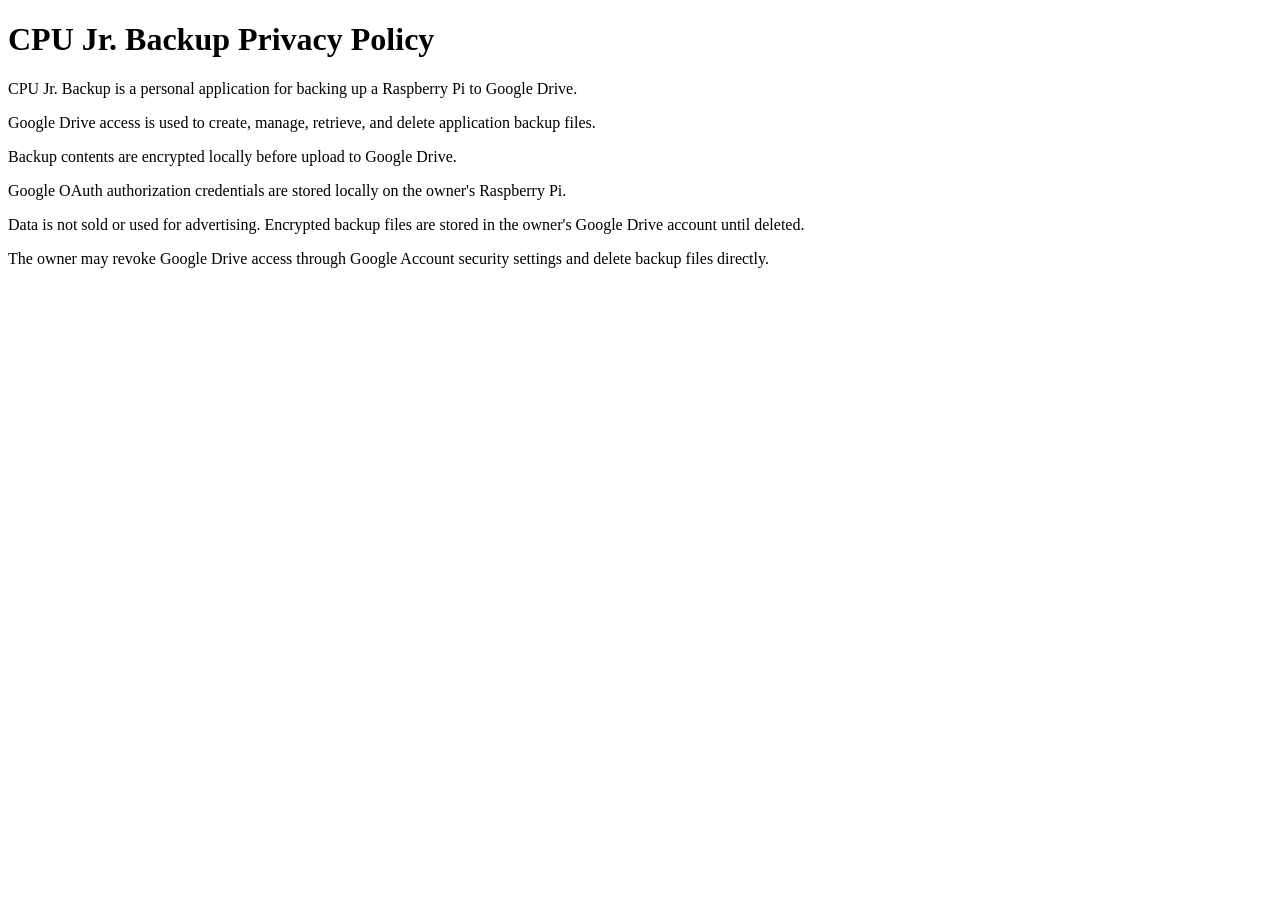
==== privacy.html @ 1d81ea3b "Create privacy.html" ====
<!DOCTYPE html>
<html lang="en">
<head>
<meta charset="UTF-8">
<title>CPU Jr. Backup Privacy Policy</title>
</head>
<body>
<h1>CPU Jr. Backup Privacy Policy</h1>
<p>CPU Jr. Backup is a personal application for backing up a Raspberry Pi to Google Drive.</p>
<p>Google Drive access is used to create, manage, retrieve, and delete application backup files.</p>
<p>Backup contents are encrypted locally before upload to Google Drive.</p>
<p>Google OAuth authorization credentials are stored locally on the owner's Raspberry Pi.</p>
<p>Data is not sold or used for advertising. Encrypted backup files are stored in the owner's Google Drive account until deleted.</p>
<p>The owner may revoke Google Drive access through Google Account security settings and delete backup files directly.</p>
</body>
</html>
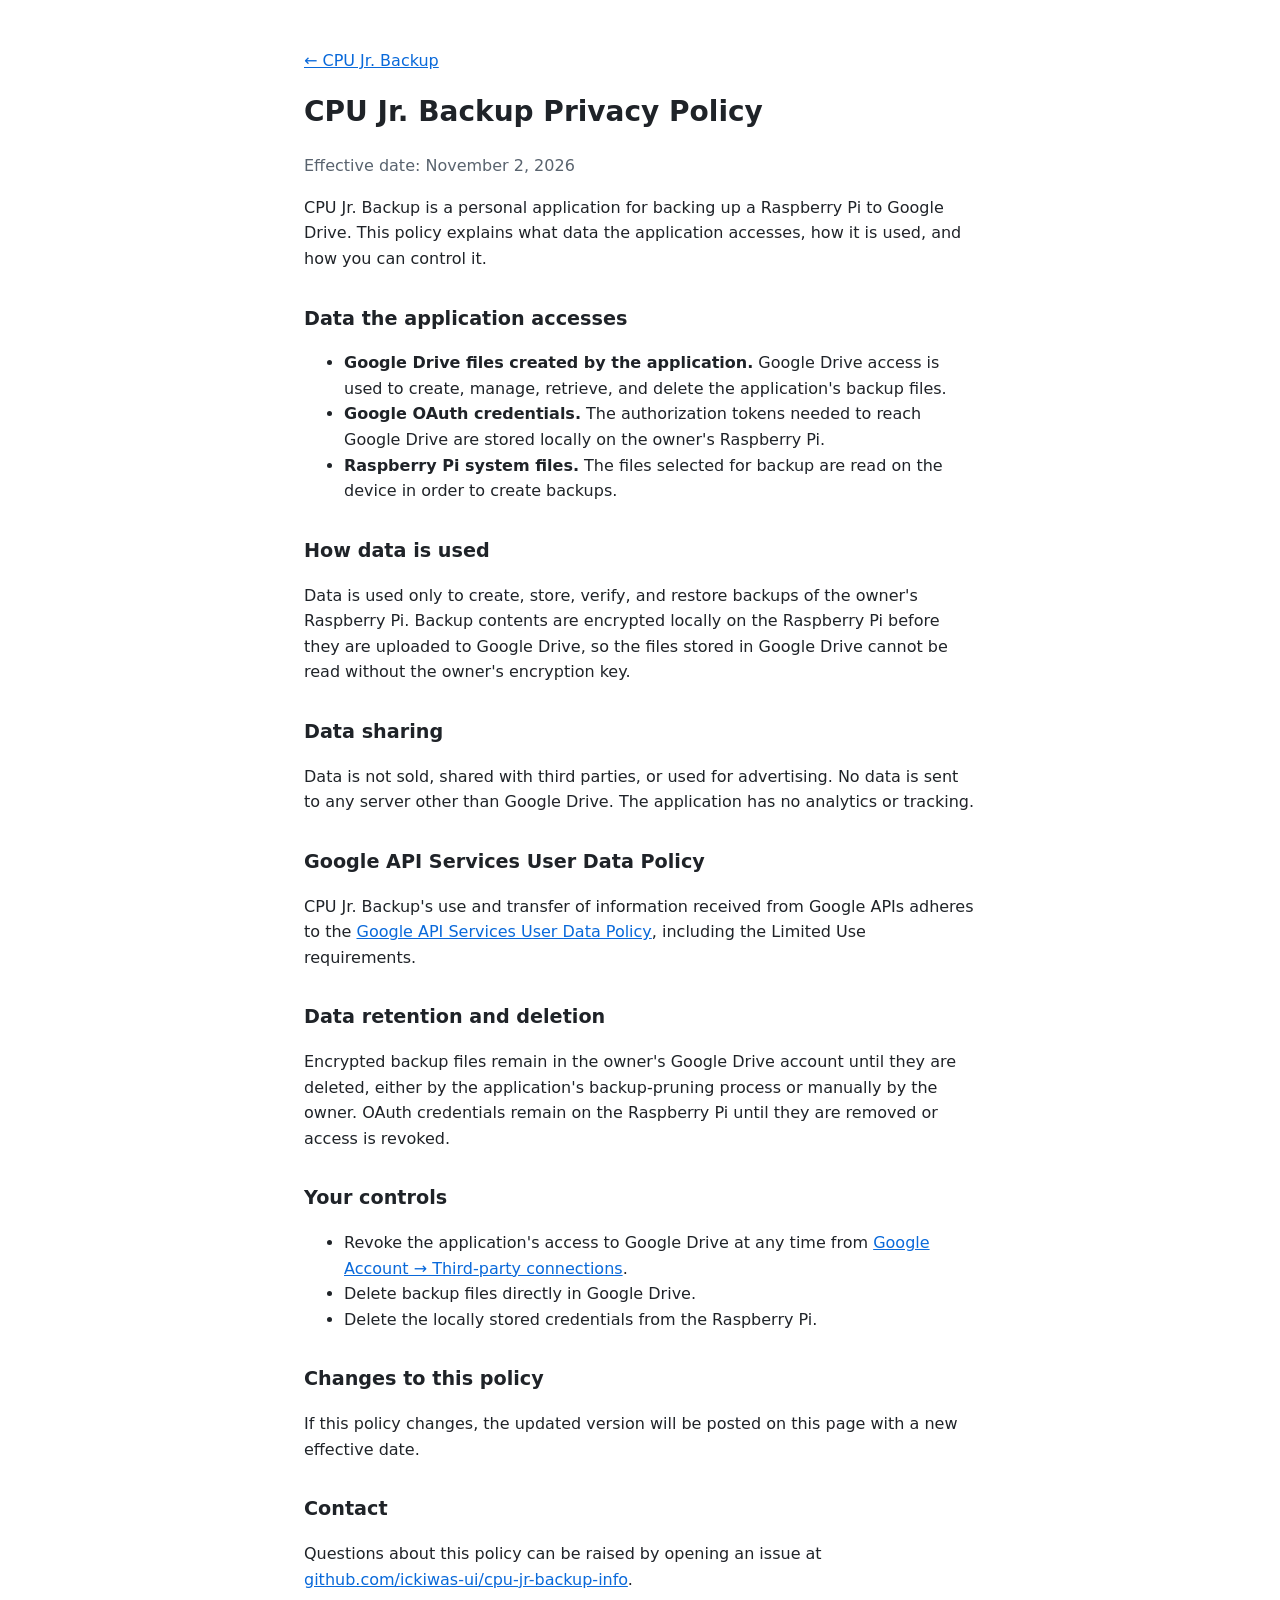
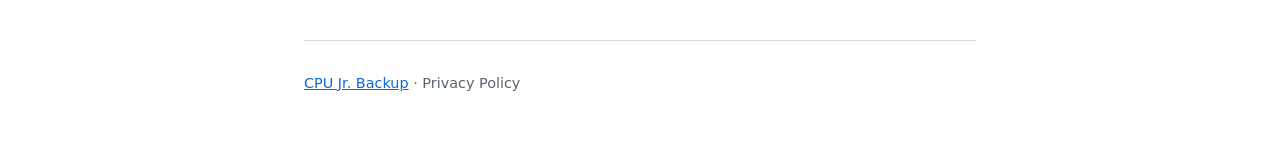
==== commit d56c3ed9: "Improve info site: responsive styling, fuller privacy policy, README - Add viewport/description meta" ====
--- a/privacy.html
+++ b/privacy.html
@@ -1,16 +1,78 @@
 <!DOCTYPE html>
 <html lang="en">
 <head>
-<meta charset="UTF-8">
-<title>CPU Jr. Backup Privacy Policy</title>
+  <meta charset="UTF-8">
+  <meta name="viewport" content="width=device-width, initial-scale=1">
+  <meta name="description" content="Privacy Policy for CPU Jr. Backup, a personal Raspberry Pi backup application that uses Google Drive.">
+  <title>CPU Jr. Backup Privacy Policy</title>
+  <link rel="stylesheet" href="style.css">
 </head>
 <body>
-<h1>CPU Jr. Backup Privacy Policy</h1>
-<p>CPU Jr. Backup is a personal application for backing up a Raspberry Pi to Google Drive.</p>
-<p>Google Drive access is used to create, manage, retrieve, and delete application backup files.</p>
-<p>Backup contents are encrypted locally before upload to Google Drive.</p>
-<p>Google OAuth authorization credentials are stored locally on the owner's Raspberry Pi.</p>
-<p>Data is not sold or used for advertising. Encrypted backup files are stored in the owner's Google Drive account until deleted.</p>
-<p>The owner may revoke Google Drive access through Google Account security settings and delete backup files directly.</p>
+  <main>
+    <p><a href="index.html">&larr; CPU Jr. Backup</a></p>
+
+    <h1>CPU Jr. Backup Privacy Policy</h1>
+    <p class="muted">Effective date: November 2, 2026</p>
+
+    <p>CPU Jr. Backup is a personal application for backing up a Raspberry Pi
+      to Google Drive. This policy explains what data the application accesses,
+      how it is used, and how you can control it.</p>
+
+    <h2>Data the application accesses</h2>
+    <ul>
+      <li><strong>Google Drive files created by the application.</strong>
+        Google Drive access is used to create, manage, retrieve, and delete
+        the application's backup files.</li>
+      <li><strong>Google OAuth credentials.</strong> The authorization tokens
+        needed to reach Google Drive are stored locally on the owner's
+        Raspberry Pi.</li>
+      <li><strong>Raspberry Pi system files.</strong> The files selected for
+        backup are read on the device in order to create backups.</li>
+    </ul>
+
+    <h2>How data is used</h2>
+    <p>Data is used only to create, store, verify, and restore backups of the
+      owner's Raspberry Pi. Backup contents are encrypted locally on the
+      Raspberry Pi before they are uploaded to Google Drive, so the files
+      stored in Google Drive cannot be read without the owner's encryption
+      key.</p>
+
+    <h2>Data sharing</h2>
+    <p>Data is not sold, shared with third parties, or used for advertising.
+      No data is sent to any server other than Google Drive. The application
+      has no analytics or tracking.</p>
+
+    <h2>Google API Services User Data Policy</h2>
+    <p>CPU Jr. Backup's use and transfer of information received from Google
+      APIs adheres to the
+      <a href="https://developers.google.com/terms/api-services-user-data-policy">Google API Services User Data Policy</a>,
+      including the Limited Use requirements.</p>
+
+    <h2>Data retention and deletion</h2>
+    <p>Encrypted backup files remain in the owner's Google Drive account until
+      they are deleted, either by the application's backup-pruning process or
+      manually by the owner. OAuth credentials remain on the Raspberry Pi
+      until they are removed or access is revoked.</p>
+
+    <h2>Your controls</h2>
+    <ul>
+      <li>Revoke the application's access to Google Drive at any time from
+        <a href="https://myaccount.google.com/permissions">Google Account &rarr; Third-party connections</a>.</li>
+      <li>Delete backup files directly in Google Drive.</li>
+      <li>Delete the locally stored credentials from the Raspberry Pi.</li>
+    </ul>
+
+    <h2>Changes to this policy</h2>
+    <p>If this policy changes, the updated version will be posted on this page
+      with a new effective date.</p>
+
+    <h2>Contact</h2>
+    <p>Questions about this policy can be raised by opening an issue at
+      <a href="https://github.com/ickiwas-ui/cpu-jr-backup-info/issues">github.com/ickiwas-ui/cpu-jr-backup-info</a>.</p>
+  </main>
+
+  <footer>
+    <p><a href="index.html">CPU Jr. Backup</a> &middot; Privacy Policy</p>
+  </footer>
 </body>
 </html>
--- a/style.css
+++ b/style.css
@@ -0,0 +1,49 @@
+:root {
+  --bg: #ffffff;
+  --fg: #1f2328;
+  --muted: #59636e;
+  --link: #0969da;
+  --border: #d1d9e0;
+}
+
+@media (prefers-color-scheme: dark) {
+  :root {
+    --bg: #0d1117;
+    --fg: #e6edf3;
+    --muted: #9198a1;
+    --link: #4493f8;
+    --border: #3d444d;
+  }
+}
+
+* { box-sizing: border-box; }
+
+body {
+  margin: 0;
+  padding: 2rem 1rem;
+  background: var(--bg);
+  color: var(--fg);
+  font-family: system-ui, -apple-system, "Segoe UI", Roboto, sans-serif;
+  line-height: 1.6;
+}
+
+main {
+  max-width: 42rem;
+  margin: 0 auto;
+}
+
+h1 { font-size: 1.75rem; margin-top: 0; }
+h2 { font-size: 1.2rem; margin-top: 2rem; }
+
+a { color: var(--link); }
+
+.muted { color: var(--muted); }
+
+footer {
+  max-width: 42rem;
+  margin: 3rem auto 0;
+  padding-top: 1rem;
+  border-top: 1px solid var(--border);
+  color: var(--muted);
+  font-size: 0.9rem;
+}
